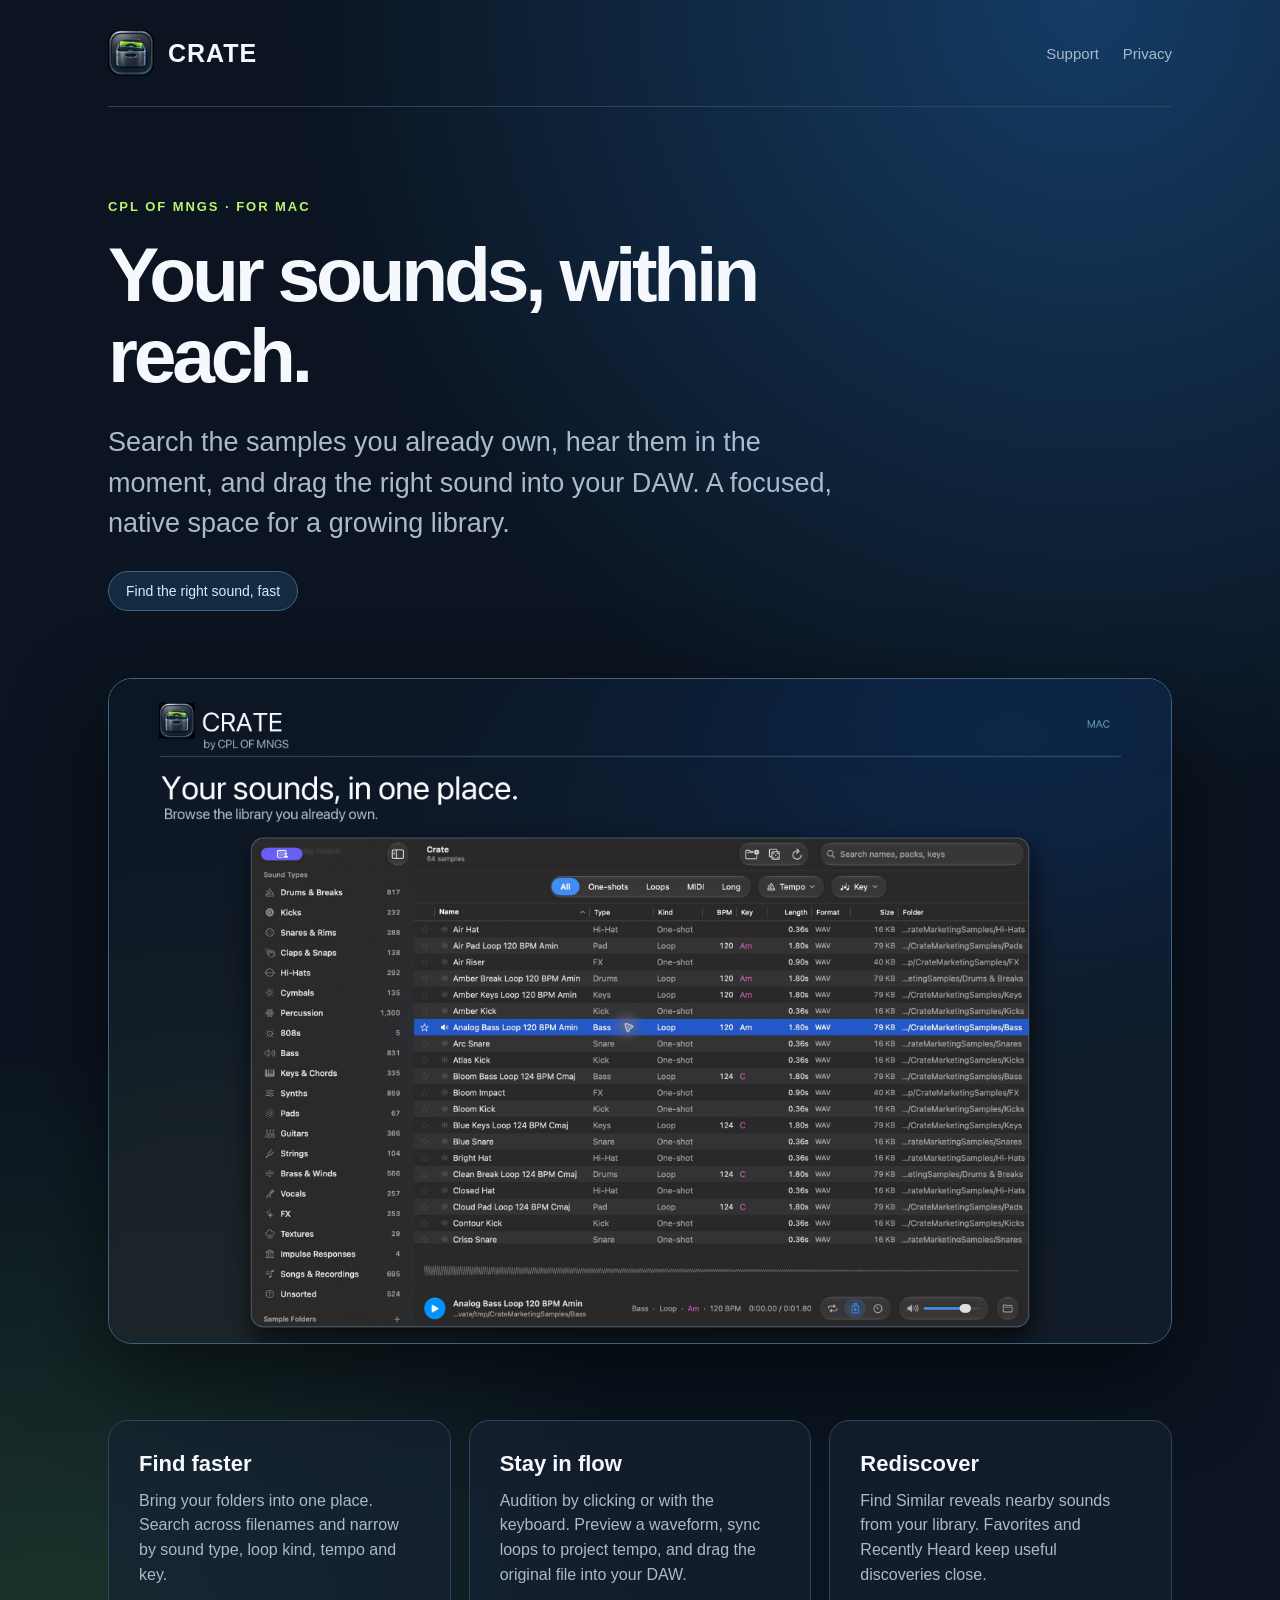
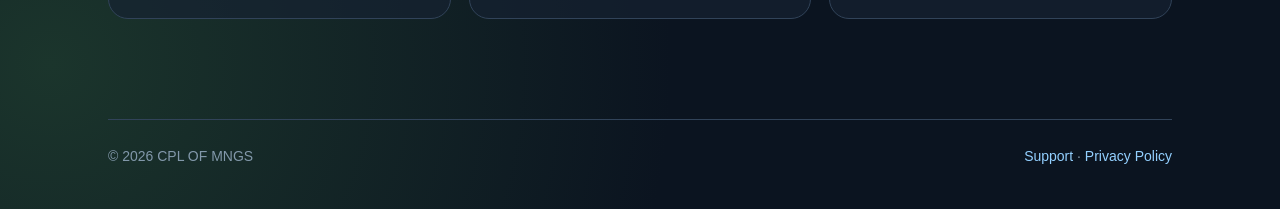
==== index.html @ fcd51757 "Publish Crate support and privacy site" ====
<!doctype html><html lang="en"><head><meta charset="utf-8"><meta name="viewport" content="width=device-width, initial-scale=1"><meta name="description" content="Crate by CPL OF MNGS is a native Mac sample browser for music producers."><title>Crate by CPL OF MNGS</title><link rel="icon" href="icon.png"><link rel="stylesheet" href="style.css"></head><body><div class="wrap"><header class="top"><a class="brand" href="./"><img src="icon.png" alt="">CRATE</a><nav class="nav"><a href="support.html">Support</a><a href="privacy.html">Privacy</a></nav></header><main><section class="hero"><div class="eyebrow">CPL OF MNGS · For Mac</div><h1>Your sounds, within reach.</h1><p class="lead">Search the samples you already own, hear them in the moment, and drag the right sound into your DAW. A focused, native space for a growing library.</p><span class="pill">Find the right sound, fast</span></section><img class="showcase" src="crate-library.png" alt="Crate showing a searchable audio sample library with tempo, key, sound type and waveform preview"><section class="grid"><article class="card"><h2>Find faster</h2><p>Bring your folders into one place. Search across filenames and narrow by sound type, loop kind, tempo and key.</p></article><article class="card"><h2>Stay in flow</h2><p>Audition by clicking or with the keyboard. Preview a waveform, sync loops to project tempo, and drag the original file into your DAW.</p></article><article class="card"><h2>Rediscover</h2><p>Find Similar reveals nearby sounds from your library. Favorites and Recently Heard keep useful discoveries close.</p></article></section></main><footer class="foot"><span>© 2026 CPL OF MNGS</span><span><a href="support.html">Support</a> · <a href="privacy.html">Privacy Policy</a></span></footer></div></body></html>
---- style.css ----
:root{color-scheme:dark;--bg:#0b1420;--text:#f5f8fc;--muted:#a8bacb;--line:#314359;--blue:#4ba9fb;--lime:#bbf36f}*{box-sizing:border-box}html{font-family:-apple-system,BlinkMacSystemFont,"SF Pro Display","Helvetica Neue",sans-serif;background:var(--bg);color:var(--text)}body{margin:0;background:radial-gradient(circle at 85% 0%,#143c65 0,transparent 38%),radial-gradient(circle at 4% 92%,#1b352c 0,transparent 30%),var(--bg);min-height:100vh}a{color:#93d0ff;text-decoration:none}a:hover{text-decoration:underline}.wrap{max-width:1120px;margin:auto;padding:0 28px}.top{display:flex;align-items:center;justify-content:space-between;padding:30px 0;border-bottom:1px solid var(--line)}.brand{display:flex;align-items:center;gap:14px;color:var(--text);font-size:25px;font-weight:700;letter-spacing:.04em}.brand img{width:46px;height:46px;border-radius:12px}.nav{display:flex;gap:24px}.nav a{color:var(--muted);font-size:15px}.nav a:hover{color:var(--text)}.eyebrow{color:var(--lime);font-size:13px;letter-spacing:.15em;font-weight:700;text-transform:uppercase}.hero{padding:92px 0 55px;max-width:790px}.hero h1,.page h1{font-size:clamp(44px,6vw,78px);line-height:1.05;letter-spacing:-.055em;margin:20px 0}.lead{font-size:clamp(20px,2.5vw,27px);line-height:1.5;color:var(--muted);max-width:730px}.pill{display:inline-block;border:1px solid #3b6687;background:#142a40;padding:11px 17px;border-radius:999px;color:#d3edff;font-size:14px}.showcase{border:1px solid #41627d;border-radius:24px;box-shadow:0 35px 90px #0008;display:block;width:100%;margin:12px 0 76px}.grid{display:grid;grid-template-columns:repeat(3,1fr);gap:18px;margin:30px 0 100px}.card{border:1px solid var(--line);background:#152232aa;border-radius:20px;padding:30px}.card h2{font-size:22px;margin:0 0 12px}.card p{color:var(--muted);line-height:1.55;margin:0}.page{padding:70px 0 95px;max-width:790px}.page h1{font-size:clamp(40px,5vw,60px)}.page h2{font-size:24px;margin:48px 0 12px}.page p,.page li{color:var(--muted);line-height:1.7;font-size:17px}.page code{color:#e7f5ff;background:#1c3044;padding:2px 5px;border-radius:5px}.cta{margin-top:36px}.button{display:inline-block;background:var(--blue);color:#061321;padding:13px 21px;border-radius:13px;font-weight:700}.button:hover{text-decoration:none;background:#74bcfa}.foot{border-top:1px solid var(--line);padding:28px 0 45px;display:flex;justify-content:space-between;gap:12px;color:#8298aa;font-size:14px}@media(max-width:700px){.top{align-items:flex-start}.nav{gap:12px;flex-wrap:wrap;justify-content:flex-end}.grid{grid-template-columns:1fr}.hero{padding-top:65px}.foot{flex-direction:column}.showcase{border-radius:12px}}
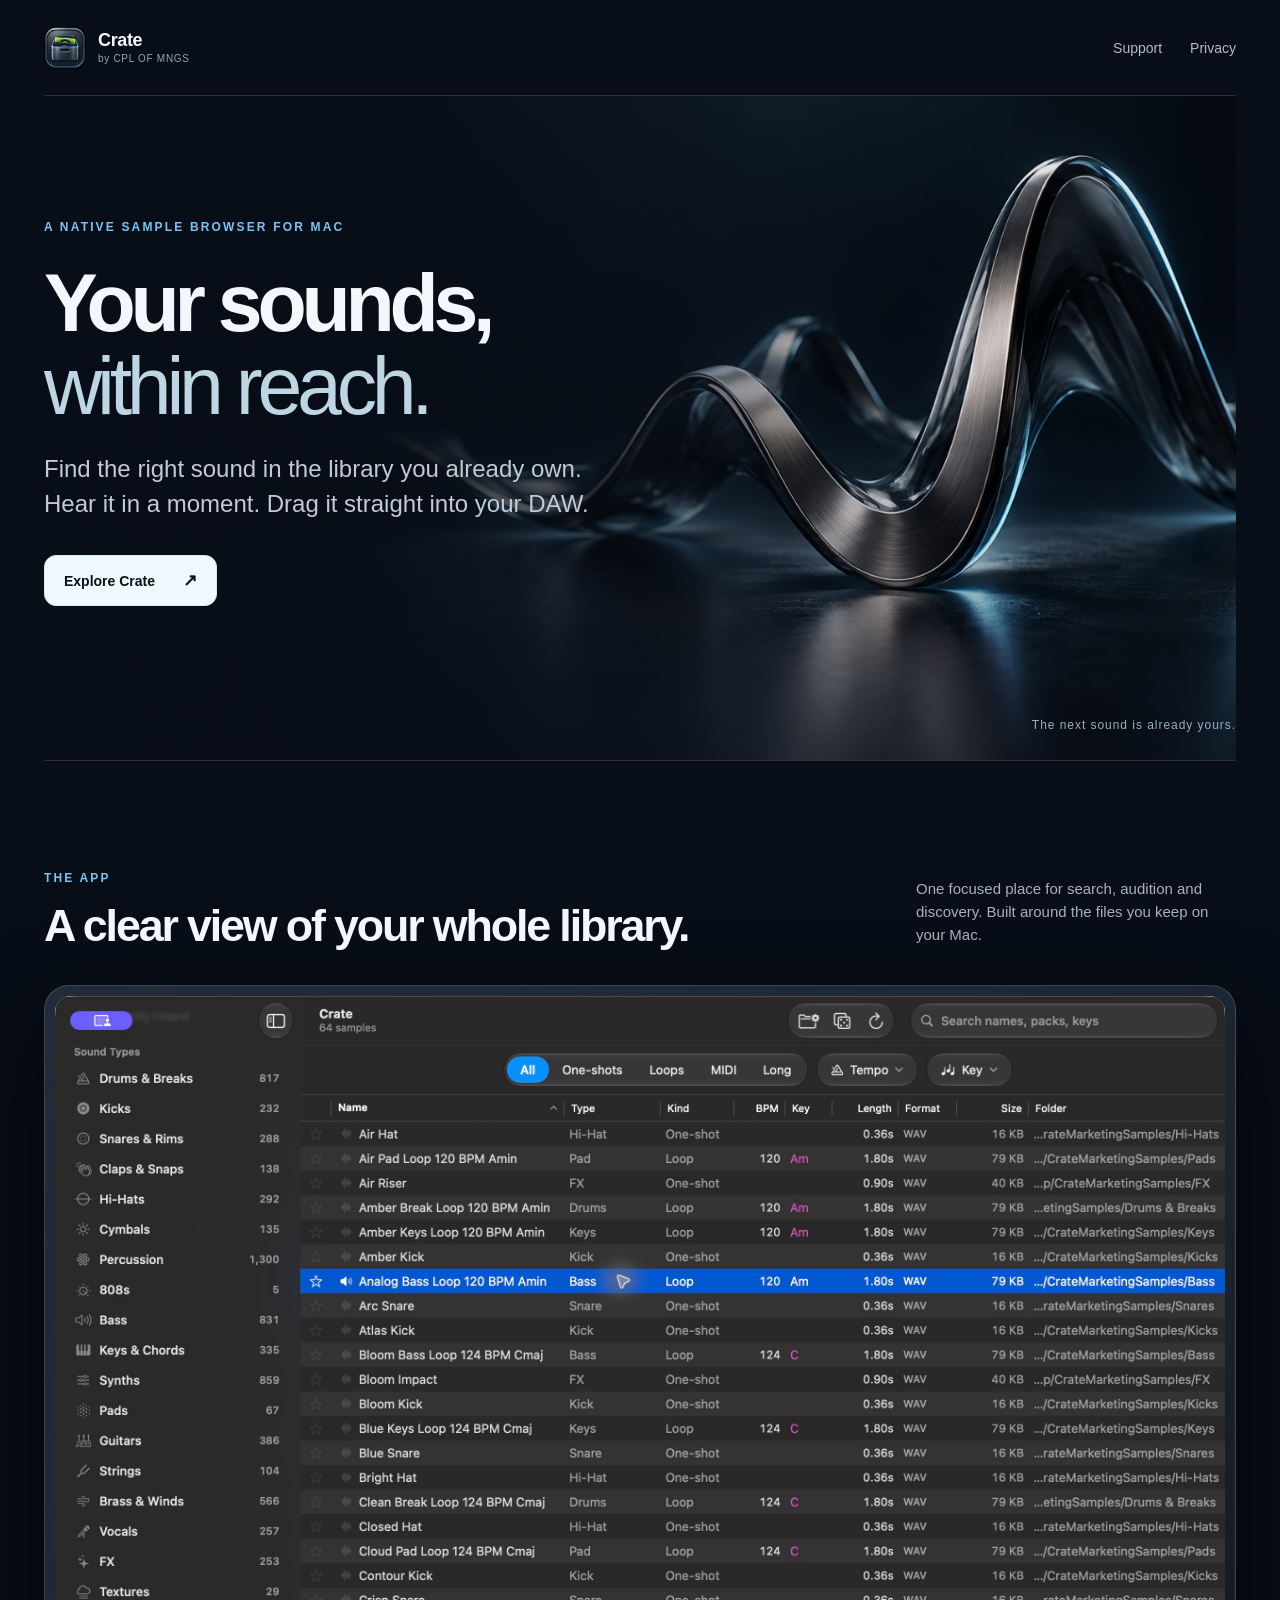
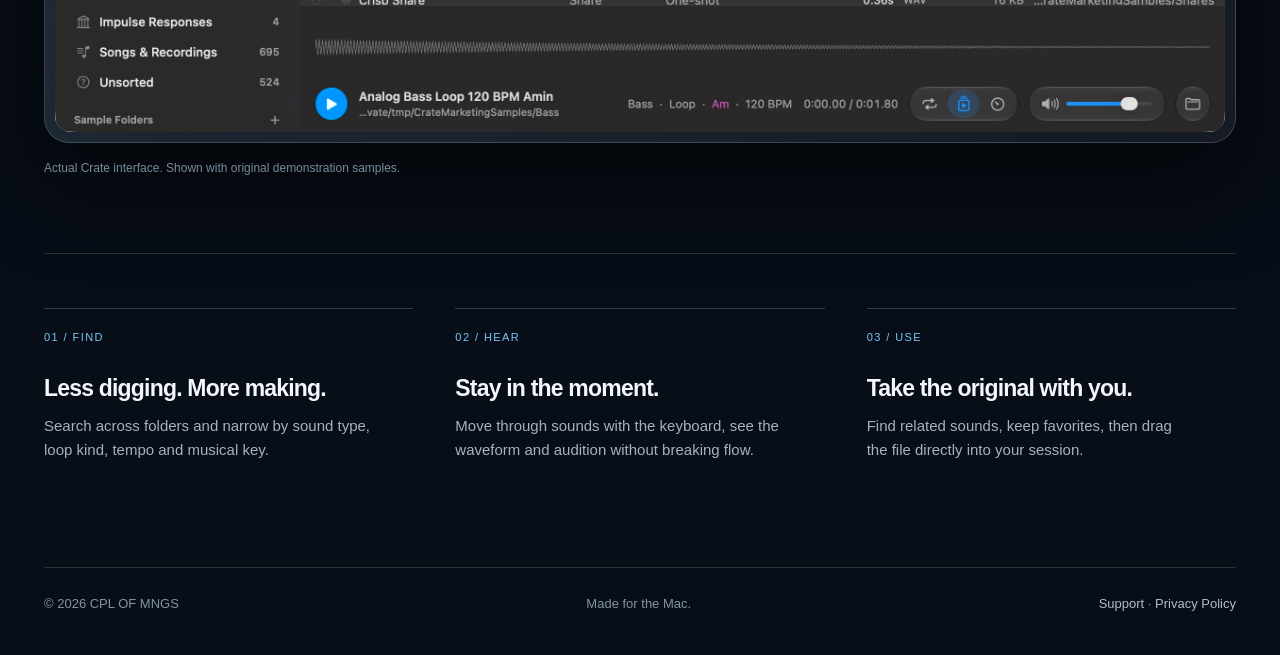
==== commit 74a1bc11: "Refresh Crate site with premium sound artwork and app preview" ====
--- a/index.html
+++ b/index.html
@@ -1 +1,42 @@
-<!doctype html><html lang="en"><head><meta charset="utf-8"><meta name="viewport" content="width=device-width, initial-scale=1"><meta name="description" content="Crate by CPL OF MNGS is a native Mac sample browser for music producers."><title>Crate by CPL OF MNGS</title><link rel="icon" href="icon.png"><link rel="stylesheet" href="style.css"></head><body><div class="wrap"><header class="top"><a class="brand" href="./"><img src="icon.png" alt="">CRATE</a><nav class="nav"><a href="support.html">Support</a><a href="privacy.html">Privacy</a></nav></header><main><section class="hero"><div class="eyebrow">CPL OF MNGS · For Mac</div><h1>Your sounds, within reach.</h1><p class="lead">Search the samples you already own, hear them in the moment, and drag the right sound into your DAW. A focused, native space for a growing library.</p><span class="pill">Find the right sound, fast</span></section><img class="showcase" src="crate-library.png" alt="Crate showing a searchable audio sample library with tempo, key, sound type and waveform preview"><section class="grid"><article class="card"><h2>Find faster</h2><p>Bring your folders into one place. Search across filenames and narrow by sound type, loop kind, tempo and key.</p></article><article class="card"><h2>Stay in flow</h2><p>Audition by clicking or with the keyboard. Preview a waveform, sync loops to project tempo, and drag the original file into your DAW.</p></article><article class="card"><h2>Rediscover</h2><p>Find Similar reveals nearby sounds from your library. Favorites and Recently Heard keep useful discoveries close.</p></article></section></main><footer class="foot"><span>© 2026 CPL OF MNGS</span><span><a href="support.html">Support</a> · <a href="privacy.html">Privacy Policy</a></span></footer></div></body></html>
+<!doctype html>
+<html lang="en">
+<head>
+  <meta charset="utf-8">
+  <meta name="viewport" content="width=device-width, initial-scale=1">
+  <meta name="description" content="Crate by CPL OF MNGS is a native Mac sample browser. Find, audition and drag the sounds you already own into your DAW.">
+  <title>Crate by CPL OF MNGS — Your sounds, within reach</title>
+  <link rel="icon" href="icon.png">
+  <link rel="stylesheet" href="style.css">
+</head>
+<body>
+  <div class="wrap">
+    <header class="top">
+      <a class="brand" href="./" aria-label="Crate home"><img src="icon.png" alt=""><span>Crate<small>by CPL OF MNGS</small></span></a>
+      <nav class="nav" aria-label="Main navigation"><a href="support.html">Support</a><a href="privacy.html">Privacy</a></nav>
+    </header>
+    <main>
+      <section class="hero" aria-labelledby="hero-title">
+        <img class="hero-art" src="sound-sculpture.png" alt="" fetchpriority="high">
+        <div class="hero-copy">
+          <p class="eyebrow">A native sample browser for Mac</p>
+          <h1 id="hero-title">Your sounds,<br><em>within reach.</em></h1>
+          <p class="lead">Find the right sound in the library you already own. Hear it in a moment. Drag it straight into your DAW.</p>
+          <a class="button" href="#inside-crate">Explore Crate <span aria-hidden="true">↗</span></a>
+        </div>
+        <span class="hero-caption">The next sound is already yours.</span>
+      </section>
+      <section class="product" id="inside-crate" aria-labelledby="product-title">
+        <div class="product-heading"><div><p class="eyebrow">The app</p><h2 id="product-title">A clear view of your whole library.</h2></div><p>One focused place for search, audition and discovery. Built around the files you keep on your Mac.</p></div>
+        <div class="app-frame"><img src="crate-app.jpg" alt="Crate on macOS showing a sample library, filters and waveform preview" loading="lazy"></div>
+        <p class="image-note">Actual Crate interface. Shown with original demonstration samples.</p>
+      </section>
+      <section class="features" aria-label="What Crate does">
+        <article><span class="feature-number">01 / Find</span><h3>Less digging. More making.</h3><p>Search across folders and narrow by sound type, loop kind, tempo and musical key.</p></article>
+        <article><span class="feature-number">02 / Hear</span><h3>Stay in the moment.</h3><p>Move through sounds with the keyboard, see the waveform and audition without breaking flow.</p></article>
+        <article><span class="feature-number">03 / Use</span><h3>Take the original with you.</h3><p>Find related sounds, keep favorites, then drag the file directly into your session.</p></article>
+      </section>
+    </main>
+    <footer class="foot"><span>© 2026 CPL OF MNGS</span><span>Made for the Mac.</span><span><a href="support.html">Support</a> · <a href="privacy.html">Privacy Policy</a></span></footer>
+  </div>
+</body>
+</html>
--- a/style.css
+++ b/style.css
@@ -1 +1 @@
-:root{color-scheme:dark;--bg:#0b1420;--text:#f5f8fc;--muted:#a8bacb;--line:#314359;--blue:#4ba9fb;--lime:#bbf36f}*{box-sizing:border-box}html{font-family:-apple-system,BlinkMacSystemFont,"SF Pro Display","Helvetica Neue",sans-serif;background:var(--bg);color:var(--text)}body{margin:0;background:radial-gradient(circle at 85% 0%,#143c65 0,transparent 38%),radial-gradient(circle at 4% 92%,#1b352c 0,transparent 30%),var(--bg);min-height:100vh}a{color:#93d0ff;text-decoration:none}a:hover{text-decoration:underline}.wrap{max-width:1120px;margin:auto;padding:0 28px}.top{display:flex;align-items:center;justify-content:space-between;padding:30px 0;border-bottom:1px solid var(--line)}.brand{display:flex;align-items:center;gap:14px;color:var(--text);font-size:25px;font-weight:700;letter-spacing:.04em}.brand img{width:46px;height:46px;border-radius:12px}.nav{display:flex;gap:24px}.nav a{color:var(--muted);font-size:15px}.nav a:hover{color:var(--text)}.eyebrow{color:var(--lime);font-size:13px;letter-spacing:.15em;font-weight:700;text-transform:uppercase}.hero{padding:92px 0 55px;max-width:790px}.hero h1,.page h1{font-size:clamp(44px,6vw,78px);line-height:1.05;letter-spacing:-.055em;margin:20px 0}.lead{font-size:clamp(20px,2.5vw,27px);line-height:1.5;color:var(--muted);max-width:730px}.pill{display:inline-block;border:1px solid #3b6687;background:#142a40;padding:11px 17px;border-radius:999px;color:#d3edff;font-size:14px}.showcase{border:1px solid #41627d;border-radius:24px;box-shadow:0 35px 90px #0008;display:block;width:100%;margin:12px 0 76px}.grid{display:grid;grid-template-columns:repeat(3,1fr);gap:18px;margin:30px 0 100px}.card{border:1px solid var(--line);background:#152232aa;border-radius:20px;padding:30px}.card h2{font-size:22px;margin:0 0 12px}.card p{color:var(--muted);line-height:1.55;margin:0}.page{padding:70px 0 95px;max-width:790px}.page h1{font-size:clamp(40px,5vw,60px)}.page h2{font-size:24px;margin:48px 0 12px}.page p,.page li{color:var(--muted);line-height:1.7;font-size:17px}.page code{color:#e7f5ff;background:#1c3044;padding:2px 5px;border-radius:5px}.cta{margin-top:36px}.button{display:inline-block;background:var(--blue);color:#061321;padding:13px 21px;border-radius:13px;font-weight:700}.button:hover{text-decoration:none;background:#74bcfa}.foot{border-top:1px solid var(--line);padding:28px 0 45px;display:flex;justify-content:space-between;gap:12px;color:#8298aa;font-size:14px}@media(max-width:700px){.top{align-items:flex-start}.nav{gap:12px;flex-wrap:wrap;justify-content:flex-end}.grid{grid-template-columns:1fr}.hero{padding-top:65px}.foot{flex-direction:column}.showcase{border-radius:12px}}
+:root{color-scheme:dark;--bg:#080e17;--text:#f3f6fa;--muted:#a6b2c0;--line:#ffffff24;--blue:#79c4f4}*{box-sizing:border-box}html{scroll-behavior:smooth;font-family:-apple-system,BlinkMacSystemFont,"SF Pro Display","Helvetica Neue",sans-serif;background:var(--bg);color:var(--text)}body{margin:0;background:var(--bg);min-height:100vh}a{color:#a8d9f6;text-decoration:none}a:hover{text-decoration:underline}.wrap{max-width:1480px;margin:auto;padding:0 44px}.top{height:96px;display:flex;align-items:center;justify-content:space-between;border-bottom:1px solid var(--line)}.brand{display:flex;align-items:center;gap:12px;color:var(--text);font-size:18px;font-weight:650;letter-spacing:-.02em;line-height:1}.brand:hover{text-decoration:none}.brand img{width:42px;height:42px;border-radius:11px}.brand small{display:block;font-size:10px;font-weight:500;color:#90a4b5;letter-spacing:.07em;margin-top:5px}.nav{display:flex;gap:28px}.nav a{color:#b1bdc8;font-size:14px}.nav a:hover{color:white}.hero{position:relative;isolation:isolate;overflow:hidden;min-height:665px;border-bottom:1px solid var(--line);display:flex;align-items:center}.hero-art{position:absolute;inset:0;width:100%;height:100%;object-fit:cover;object-position:center;z-index:-2}.hero:before{content:"";position:absolute;inset:0;background:linear-gradient(90deg,#080e17 0%,#080e17e8 24%,#080e1799 49%,#080e171a 78%),linear-gradient(0deg,#080e1799,transparent 36%);z-index:-1}.hero-copy{max-width:680px;padding:80px 0 110px}.eyebrow{color:var(--blue);font-size:12px;font-weight:650;letter-spacing:.18em;text-transform:uppercase;margin:0}.hero h1{font-size:clamp(54px,6.3vw,94px);line-height:1.04;letter-spacing:-.065em;font-weight:650;margin:28px 0 22px}.hero h1 em{font-weight:400;font-style:normal;color:#bed5e4}.lead{font-size:clamp(19px,2vw,24px);line-height:1.46;color:#c0cbd5;max-width:545px;margin:0 0 34px}.button{display:inline-flex;gap:28px;align-items:center;border:1px solid #d1eaf8;background:#eff9ff;color:#07111b;padding:14px 19px;border-radius:12px;font-size:14px;font-weight:650}.button:hover{text-decoration:none;background:#fff}.button span{font-size:17px}.hero-caption{position:absolute;bottom:28px;right:0;color:#9baebd;font-size:12px;letter-spacing:.08em}.product{padding:110px 0 78px}.product-heading{display:flex;justify-content:space-between;gap:40px;align-items:end;margin-bottom:35px}.product-heading h2{font-size:clamp(32px,3.5vw,51px);line-height:1.1;letter-spacing:-.048em;font-weight:600;margin:16px 0 0}.product-heading>p{max-width:320px;color:var(--muted);line-height:1.55;margin:0 0 4px;font-size:15px}.app-frame{padding:10px;background:linear-gradient(145deg,#6e829644,#1d2936 40%,#151a24);border:1px solid #8999a54d;border-radius:25px;box-shadow:0 36px 90px #000a}.app-frame img{display:block;width:100%;height:auto;border-radius:16px}.image-note{font-size:12px;color:#788b9b;margin:18px 0 0}.features{display:grid;grid-template-columns:repeat(3,1fr);gap:42px;border-top:1px solid var(--line);padding:54px 0 105px}.features article{border-top:1px solid #7da8c355;padding-top:18px}.feature-number{font-size:11px;letter-spacing:.13em;text-transform:uppercase;color:var(--blue)}.features h3{font-size:23px;font-weight:580;letter-spacing:-.035em;margin:30px 0 12px}.features p{font-size:15px;color:var(--muted);line-height:1.6;max-width:330px;margin:0}.foot{border-top:1px solid var(--line);padding:28px 0 44px;display:flex;justify-content:space-between;gap:20px;color:#8294a2;font-size:13px}.foot a{color:#aebdca}.page{padding:90px 0 110px;max-width:800px}.page h1{font-size:clamp(46px,5vw,69px);letter-spacing:-.055em;line-height:1.05;margin:18px 0 28px}.page .lead{font-size:21px}.page h2{font-size:23px;letter-spacing:-.025em;margin:54px 0 12px}.page p,.page li{color:var(--muted);line-height:1.7;font-size:16px}.page code{color:#e7f5ff;background:#1c3044;padding:2px 5px;border-radius:5px}.cta{margin-top:28px}@media(max-width:900px){.wrap{padding:0 26px}.hero{min-height:590px}.hero:before{background:linear-gradient(90deg,#080e17 0%,#080e17d8 48%,#080e1755 100%),linear-gradient(0deg,#080e17ba,transparent 42%)}.hero-copy{max-width:600px}.product-heading{align-items:start}.product-heading>p{max-width:250px}.features{gap:20px}}@media(max-width:640px){.wrap{padding:0 20px}.top{height:78px}.brand img{width:37px;height:37px}.nav{gap:14px}.nav a{font-size:13px}.hero{min-height:670px;align-items:flex-start}.hero-art{object-position:63% center;opacity:.78}.hero:before{background:linear-gradient(180deg,#080e17d1 0%,#080e17c7 46%,#080e1788 77%,#080e17 100%)}.hero-copy{padding:70px 0 150px}.hero h1{font-size:clamp(50px,13vw,74px)}.hero-caption{left:0;right:auto;bottom:25px}.product{padding:73px 0 60px}.product-heading{display:block;margin-bottom:24px}.product-heading>p{max-width:100%;margin-top:18px}.app-frame{border-radius:14px;padding:5px;overflow:hidden}.app-frame img{border-radius:9px;min-width:650px;width:650px}.features{grid-template-columns:1fr;gap:36px;padding-bottom:75px}.features h3{margin-top:20px}.foot{flex-wrap:wrap;gap:12px}.foot span:nth-child(2){display:none}.page{padding:65px 0 90px}}
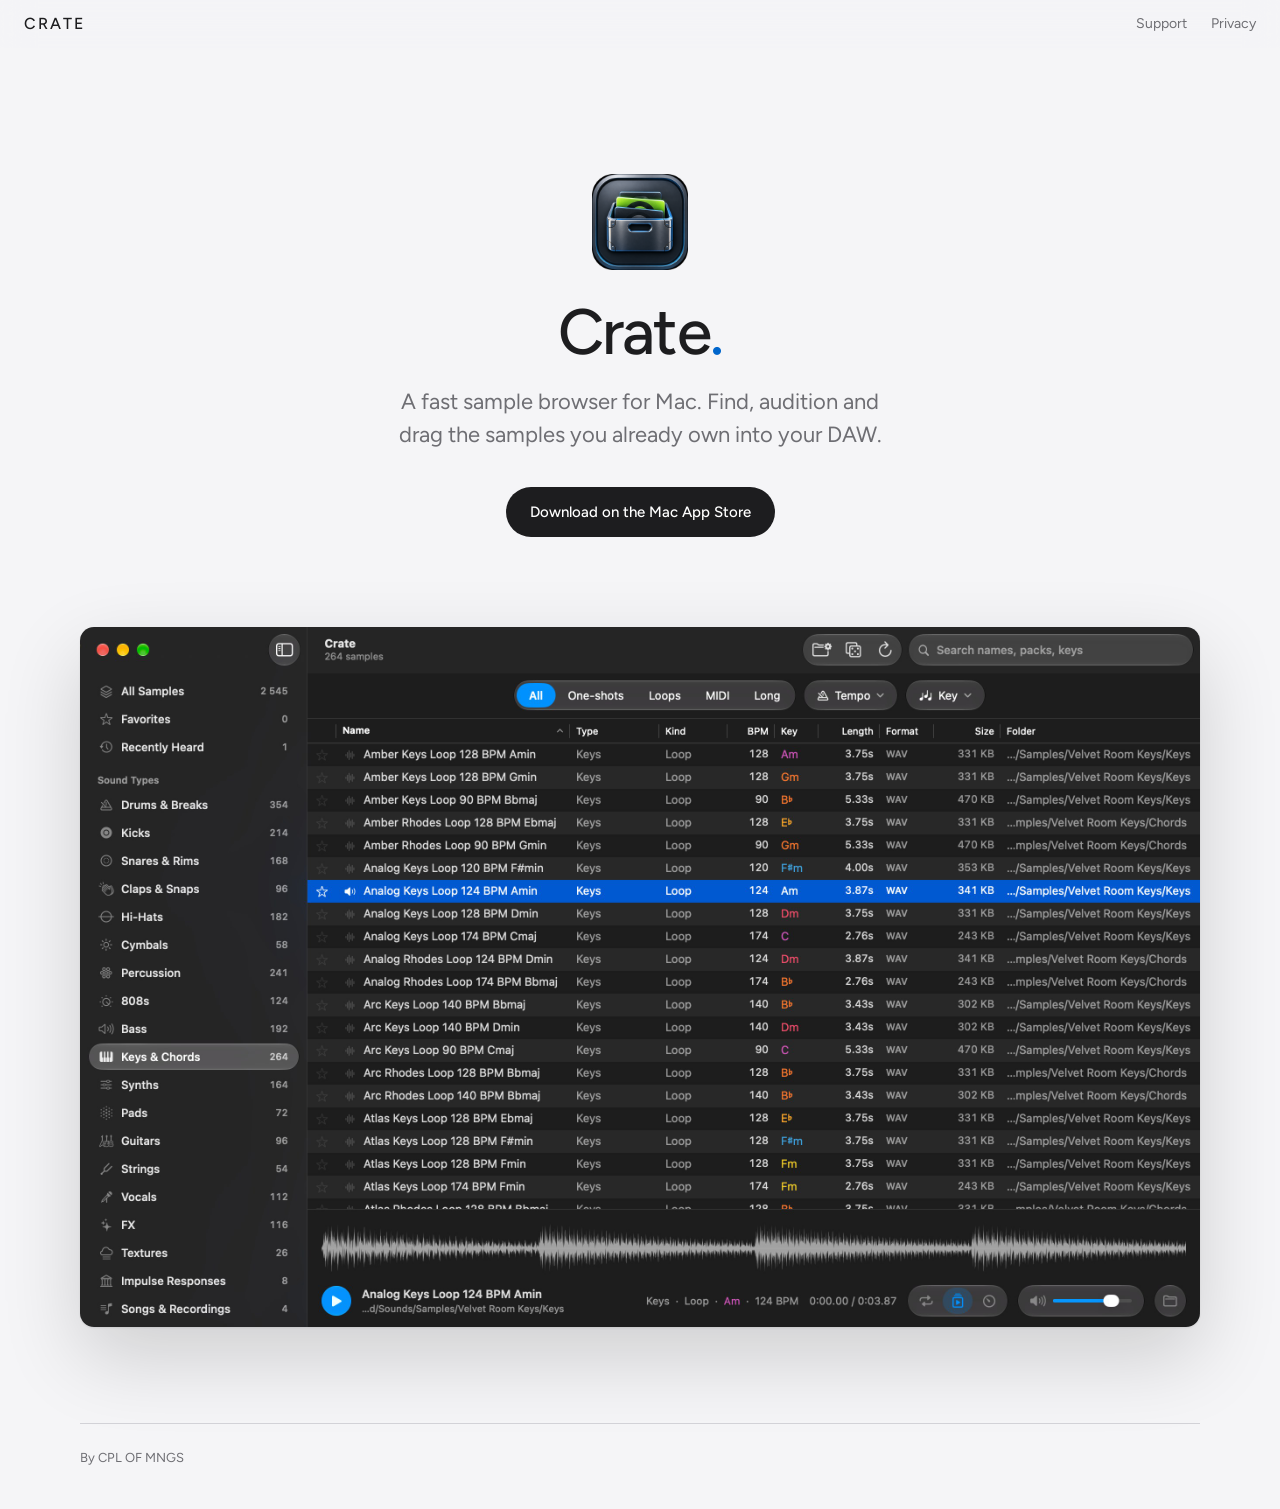
==== commit 76235e45: "Redesign the site in the CPL OF MNGS style One centered introduction, the 1.1 app capture and a Mac " ====
--- a/index.html
+++ b/index.html
@@ -3,40 +3,25 @@
 <head>
   <meta charset="utf-8">
   <meta name="viewport" content="width=device-width, initial-scale=1">
-  <meta name="description" content="Crate by CPL OF MNGS is a native Mac sample browser. Find, audition and drag the sounds you already own into your DAW.">
-  <title>Crate by CPL OF MNGS — Your sounds, within reach</title>
+  <meta name="description" content="Crate is a fast sample browser for Mac. Find, audition and drag the samples you already own into your DAW.">
+  <title>Crate: sample browser for Mac · CPL OF MNGS</title>
   <link rel="icon" href="icon.png">
   <link rel="stylesheet" href="style.css">
 </head>
-<body>
-  <div class="wrap">
-    <header class="top">
-      <a class="brand" href="./" aria-label="Crate home"><img src="icon.png" alt=""><span>Crate<small>by CPL OF MNGS</small></span></a>
-      <nav class="nav" aria-label="Main navigation"><a href="support.html">Support</a><a href="privacy.html">Privacy</a></nav>
-    </header>
-    <main>
-      <section class="hero" aria-labelledby="hero-title">
-        <img class="hero-art" src="sound-sculpture.png" alt="" fetchpriority="high">
-        <div class="hero-copy">
-          <p class="eyebrow">A native sample browser for Mac</p>
-          <h1 id="hero-title">Your sounds,<br><em>within reach.</em></h1>
-          <p class="lead">Find the right sound in the library you already own. Hear it in a moment. Drag it straight into your DAW.</p>
-          <a class="button" href="#inside-crate">Explore Crate <span aria-hidden="true">↗</span></a>
-        </div>
-        <span class="hero-caption">The next sound is already yours.</span>
-      </section>
-      <section class="product" id="inside-crate" aria-labelledby="product-title">
-        <div class="product-heading"><div><p class="eyebrow">The app</p><h2 id="product-title">A clear view of your whole library.</h2></div><p>One focused place for search, audition and discovery. Built around the files you keep on your Mac.</p></div>
-        <div class="app-frame"><img src="crate-app.jpg" alt="Crate on macOS showing a sample library, filters and waveform preview" loading="lazy"></div>
-        <p class="image-note">Actual Crate interface. Shown with original demonstration samples.</p>
-      </section>
-      <section class="features" aria-label="What Crate does">
-        <article><span class="feature-number">01 / Find</span><h3>Less digging. More making.</h3><p>Search across folders and narrow by sound type, loop kind, tempo and musical key.</p></article>
-        <article><span class="feature-number">02 / Hear</span><h3>Stay in the moment.</h3><p>Move through sounds with the keyboard, see the waveform and audition without breaking flow.</p></article>
-        <article><span class="feature-number">03 / Use</span><h3>Take the original with you.</h3><p>Find related sounds, keep favorites, then drag the file directly into your session.</p></article>
-      </section>
-    </main>
-    <footer class="foot"><span>© 2026 CPL OF MNGS</span><span>Made for the Mac.</span><span><a href="support.html">Support</a> · <a href="privacy.html">Privacy Policy</a></span></footer>
-  </div>
+<body class="home">
+  <header class="top">
+    <a class="brand" href="./">Crate</a>
+    <nav class="nav" aria-label="Main navigation"><a href="support.html">Support</a><a href="privacy.html">Privacy</a></nav>
+  </header>
+  <main>
+    <section class="hero">
+      <img class="icon" src="icon.png" alt="">
+      <h1>Crate<span>.</span></h1>
+      <p>A fast sample browser for Mac. Find, audition and drag the samples you already own into your DAW.</p>
+      <a class="button" href="https://apps.apple.com/app/id6820560058">Download on the Mac App Store</a>
+    </section>
+    <figure class="shot"><img src="crate-app.jpg" width="2560" height="1600" alt="Crate on macOS browsing a sample library, with filters and a waveform preview"></figure>
+  </main>
+  <footer class="foot">By <a href="https://www.cplofmngs.com">CPL OF MNGS</a></footer>
 </body>
 </html>
--- a/style.css
+++ b/style.css
@@ -1 +1,68 @@
-:root{color-scheme:dark;--bg:#080e17;--text:#f3f6fa;--muted:#a6b2c0;--line:#ffffff24;--blue:#79c4f4}*{box-sizing:border-box}html{scroll-behavior:smooth;font-family:-apple-system,BlinkMacSystemFont,"SF Pro Display","Helvetica Neue",sans-serif;background:var(--bg);color:var(--text)}body{margin:0;background:var(--bg);min-height:100vh}a{color:#a8d9f6;text-decoration:none}a:hover{text-decoration:underline}.wrap{max-width:1480px;margin:auto;padding:0 44px}.top{height:96px;display:flex;align-items:center;justify-content:space-between;border-bottom:1px solid var(--line)}.brand{display:flex;align-items:center;gap:12px;color:var(--text);font-size:18px;font-weight:650;letter-spacing:-.02em;line-height:1}.brand:hover{text-decoration:none}.brand img{width:42px;height:42px;border-radius:11px}.brand small{display:block;font-size:10px;font-weight:500;color:#90a4b5;letter-spacing:.07em;margin-top:5px}.nav{display:flex;gap:28px}.nav a{color:#b1bdc8;font-size:14px}.nav a:hover{color:white}.hero{position:relative;isolation:isolate;overflow:hidden;min-height:665px;border-bottom:1px solid var(--line);display:flex;align-items:center}.hero-art{position:absolute;inset:0;width:100%;height:100%;object-fit:cover;object-position:center;z-index:-2}.hero:before{content:"";position:absolute;inset:0;background:linear-gradient(90deg,#080e17 0%,#080e17e8 24%,#080e1799 49%,#080e171a 78%),linear-gradient(0deg,#080e1799,transparent 36%);z-index:-1}.hero-copy{max-width:680px;padding:80px 0 110px}.eyebrow{color:var(--blue);font-size:12px;font-weight:650;letter-spacing:.18em;text-transform:uppercase;margin:0}.hero h1{font-size:clamp(54px,6.3vw,94px);line-height:1.04;letter-spacing:-.065em;font-weight:650;margin:28px 0 22px}.hero h1 em{font-weight:400;font-style:normal;color:#bed5e4}.lead{font-size:clamp(19px,2vw,24px);line-height:1.46;color:#c0cbd5;max-width:545px;margin:0 0 34px}.button{display:inline-flex;gap:28px;align-items:center;border:1px solid #d1eaf8;background:#eff9ff;color:#07111b;padding:14px 19px;border-radius:12px;font-size:14px;font-weight:650}.button:hover{text-decoration:none;background:#fff}.button span{font-size:17px}.hero-caption{position:absolute;bottom:28px;right:0;color:#9baebd;font-size:12px;letter-spacing:.08em}.product{padding:110px 0 78px}.product-heading{display:flex;justify-content:space-between;gap:40px;align-items:end;margin-bottom:35px}.product-heading h2{font-size:clamp(32px,3.5vw,51px);line-height:1.1;letter-spacing:-.048em;font-weight:600;margin:16px 0 0}.product-heading>p{max-width:320px;color:var(--muted);line-height:1.55;margin:0 0 4px;font-size:15px}.app-frame{padding:10px;background:linear-gradient(145deg,#6e829644,#1d2936 40%,#151a24);border:1px solid #8999a54d;border-radius:25px;box-shadow:0 36px 90px #000a}.app-frame img{display:block;width:100%;height:auto;border-radius:16px}.image-note{font-size:12px;color:#788b9b;margin:18px 0 0}.features{display:grid;grid-template-columns:repeat(3,1fr);gap:42px;border-top:1px solid var(--line);padding:54px 0 105px}.features article{border-top:1px solid #7da8c355;padding-top:18px}.feature-number{font-size:11px;letter-spacing:.13em;text-transform:uppercase;color:var(--blue)}.features h3{font-size:23px;font-weight:580;letter-spacing:-.035em;margin:30px 0 12px}.features p{font-size:15px;color:var(--muted);line-height:1.6;max-width:330px;margin:0}.foot{border-top:1px solid var(--line);padding:28px 0 44px;display:flex;justify-content:space-between;gap:20px;color:#8294a2;font-size:13px}.foot a{color:#aebdca}.page{padding:90px 0 110px;max-width:800px}.page h1{font-size:clamp(46px,5vw,69px);letter-spacing:-.055em;line-height:1.05;margin:18px 0 28px}.page .lead{font-size:21px}.page h2{font-size:23px;letter-spacing:-.025em;margin:54px 0 12px}.page p,.page li{color:var(--muted);line-height:1.7;font-size:16px}.page code{color:#e7f5ff;background:#1c3044;padding:2px 5px;border-radius:5px}.cta{margin-top:28px}@media(max-width:900px){.wrap{padding:0 26px}.hero{min-height:590px}.hero:before{background:linear-gradient(90deg,#080e17 0%,#080e17d8 48%,#080e1755 100%),linear-gradient(0deg,#080e17ba,transparent 42%)}.hero-copy{max-width:600px}.product-heading{align-items:start}.product-heading>p{max-width:250px}.features{gap:20px}}@media(max-width:640px){.wrap{padding:0 20px}.top{height:78px}.brand img{width:37px;height:37px}.nav{gap:14px}.nav a{font-size:13px}.hero{min-height:670px;align-items:flex-start}.hero-art{object-position:63% center;opacity:.78}.hero:before{background:linear-gradient(180deg,#080e17d1 0%,#080e17c7 46%,#080e1788 77%,#080e17 100%)}.hero-copy{padding:70px 0 150px}.hero h1{font-size:clamp(50px,13vw,74px)}.hero-caption{left:0;right:auto;bottom:25px}.product{padding:73px 0 60px}.product-heading{display:block;margin-bottom:24px}.product-heading>p{max-width:100%;margin-top:18px}.app-frame{border-radius:14px;padding:5px;overflow:hidden}.app-frame img{border-radius:9px;min-width:650px;width:650px}.features{grid-template-columns:1fr;gap:36px;padding-bottom:75px}.features h3{margin-top:20px}.foot{flex-wrap:wrap;gap:12px}.foot span:nth-child(2){display:none}.page{padding:65px 0 90px}}
+/* Crate by CPL OF MNGS. Same system as cplofmngs.com: Figtree, quiet grey, one blue. */
+@font-face { font-family: "Figtree"; src: url("fonts/Figtree-Variable.ttf") format("truetype"); font-weight: 300 900; font-display: swap; }
+
+:root {
+  --bg: #f5f5f7;
+  --ink: #1d1d1f;
+  --muted: #6e6e73;
+  --line: #d2d2d7;
+  --blue: #0066cc;
+}
+
+* { box-sizing: border-box; }
+html { -webkit-text-size-adjust: 100%; }
+body { margin: 0; background: var(--bg); color: var(--ink); font: 400 16px/1.6 "Figtree", Arial, sans-serif;
+       -webkit-font-smoothing: antialiased; }
+a { color: inherit; }
+img { display: block; max-width: 100%; height: auto; }
+
+.top { position: sticky; top: 0; z-index: 1; height: 48px; display: flex; align-items: center; justify-content: space-between;
+       padding: 0 24px; background: rgb(245 245 247 / 82%); backdrop-filter: saturate(180%) blur(16px); }
+.brand { font-weight: 500; letter-spacing: .12em; text-transform: uppercase; text-decoration: none; }
+.nav { display: flex; gap: 24px; font-size: 14px; }
+.nav a { color: var(--muted); text-decoration: none; transition: color .2s ease-out; }
+.nav a:hover, .nav a[aria-current="page"] { color: var(--ink); }
+
+/* Home */
+.hero { display: flex; flex-direction: column; align-items: center; text-align: center; padding: clamp(72px, 14vh, 140px) 24px 0; }
+.hero .icon { width: 96px; height: 96px; margin-bottom: 28px; }
+.hero h1 { margin: 0; font-size: clamp(44px, 6vw, 64px); line-height: 1.05; font-weight: 500; letter-spacing: -.03em; }
+.hero h1 span { color: var(--blue); }
+.hero p { max-width: 520px; margin: 20px 0 0; color: var(--muted); font-size: clamp(18px, 2vw, 22px); line-height: 1.5; }
+.button { display: inline-flex; align-items: center; gap: 8px; margin-top: 36px; padding: 13px 24px; border-radius: 999px;
+          background: var(--ink); color: #fff; font-size: 15px; font-weight: 500; text-decoration: none;
+          transition: transform .2s cubic-bezier(.22, 1, .36, 1), background .2s ease-out; }
+.button:hover { background: #000; }
+.button:active { transform: scale(.97); }
+.shot { width: min(1120px, calc(100% - 48px)); margin: clamp(64px, 10vh, 104px) auto 0; }
+.shot img { border-radius: 14px; box-shadow: 0 1px 2px rgb(0 0 0 / 8%), 0 30px 80px rgb(0 0 0 / 16%); }
+
+/* Support and privacy */
+.page { width: min(672px, calc(100% - 48px)); margin: 0 auto; padding: 72px 0 24px; }
+.page h1 { margin: 0; font-size: 38px; line-height: 1.1; font-weight: 500; letter-spacing: -.015em; }
+.page .meta { margin: 8px 0 0; color: var(--muted); font-size: 14px; }
+.page .lead { margin-top: 24px; font-size: 19px; line-height: 1.55; }
+.page h2 { margin: 48px 0 0; font-size: 20px; line-height: 1.4; font-weight: 500; }
+.page h2 + p { margin-top: 8px; }
+.page p { color: #3a3a3c; }
+.page a { color: var(--blue); text-decoration: none; }
+.page a:hover { text-decoration: underline; }
+code { font: 14px/1.4 ui-monospace, "SF Mono", Menlo, monospace; }
+
+.foot { width: min(672px, calc(100% - 48px)); margin: 96px auto 0; padding: 24px 0 40px; border-top: 1px solid var(--line);
+        color: var(--muted); font-size: 13px; }
+.home .foot { width: min(1120px, calc(100% - 48px)); }
+.foot a { text-decoration: none; }
+.foot a:hover { color: var(--ink); }
+
+@media (max-width: 600px) {
+  .top { padding: 0 16px; }
+  .nav { gap: 18px; }
+  .page, .foot, .home .foot { width: calc(100% - 32px); }
+  .shot { width: calc(100% - 32px); }
+  .shot img { border-radius: 8px; }
+  .page { padding-top: 48px; }
+  .page h1 { font-size: 32px; }
+}
+
+@media (prefers-reduced-motion: reduce) { .button { transition: none; } }
